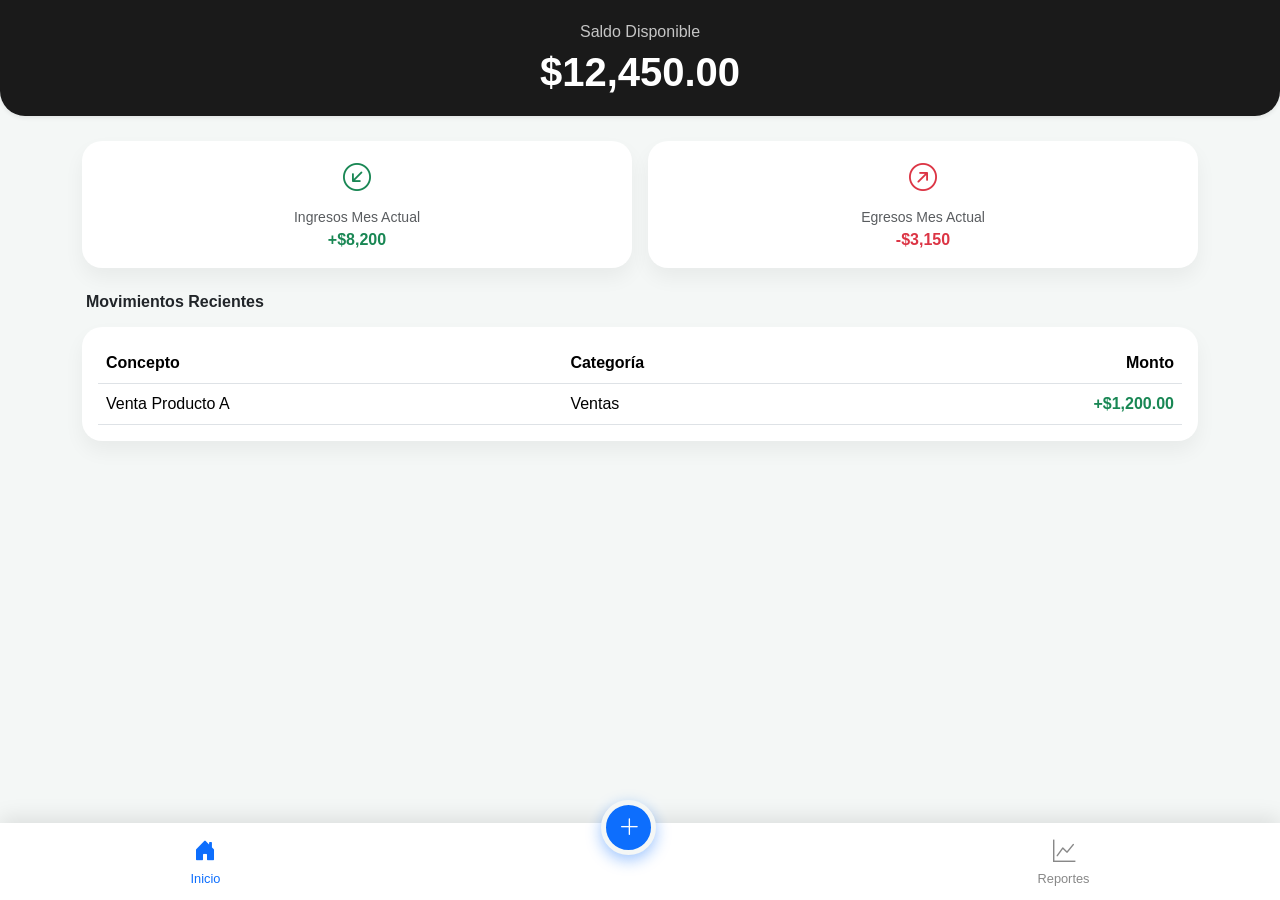
==== index.html @ 7a59fb4c "Filtro de conceptos en desplegable del modal entradada-salida funcionando" ====
<!DOCTYPE html>
<html lang="es">
<head>
    <meta charset="UTF-8">
    <meta name="viewport" content="width=device-width, initial-scale=1.0, maximum-scale=1.0, user-scalable=no">
    <title>Control de Gastos</title>
    <link href="https://cdn.jsdelivr.net/npm/bootstrap@5.3.0/dist/css/bootstrap.min.css" rel="stylesheet">
    <link rel="stylesheet" href="https://cdn.jsdelivr.net/npm/bootstrap-icons@1.10.5/font/bootstrap-icons.css">
    <link rel="stylesheet" href="assets/estilo.css">
</head>
<body>

<div class="header-app shadow-sm">
    <div class="container text-center">
        <p class="mb-1 opacity-75">Saldo Disponible</p>
        <h1 class="fw-bold mb-0">$12,450.00</h1>
    </div>
</div>

<div class="container">
    <div class="row g-3 mb-4">
        <div class="col-6">
            <div class="card card-custom p-3 text-center">
                <i class="bi bi-arrow-down-left-circle text-success fs-3"></i>
                <small class="text-muted d-block mt-2">Ingresos Mes Actual</small>
                <span class="fw-bold text-success">+$8,200</span>
            </div>
        </div>
        <div class="col-6">
            <div class="card card-custom p-3 text-center">
                <i class="bi bi-arrow-up-right-circle text-danger fs-3"></i>
                <small class="text-muted d-block mt-2">Egresos Mes Actual</small>
                <span class="fw-bold text-danger">-$3,150</span>
            </div>
        </div>
    </div>

    <h6 class="fw-bold mb-3 px-1">Movimientos Recientes</h6>
    
    <div class="mobile-list">
        <div class="transaction-item shadow-sm">
            <div>
                <strong class="d-block">Venta Producto A</strong>
                <small class="text-muted">Hoy, 2:30 PM • Ventas</small>
            </div>
            <span class="fw-bold text-success">+$1,200.00</span>
        </div>
        <div class="transaction-item shadow-sm">
            <div>
                <strong class="d-block">Pago Internet</strong>
                <small class="text-muted">Ayer • Servicios</small>
            </div>
            <span class="fw-bold text-danger">-$550.00</span>
        </div>
    </div>

    <div class="table-desktop card card-custom p-3">
        <table class="table align-middle mb-0">
            <thead>
                <tr>
                    <th>Concepto</th>
                    <th>Categoría</th>
                    <th class="text-end">Monto</th>
                </tr>
            </thead>
            <tbody>
                <tr>
                    <td>Venta Producto A</td>
                    <td>Ventas</td>
                    <td class="text-end fw-bold text-success">+$1,200.00</td>
                </tr>
            </tbody>
        </table>
    </div>
</div>

<div class="bottom-nav">
    <a href="#" class="nav-item-btn active">
        <i class="bi bi-house-door-fill"></i>
        <span>Inicio</span>
    </a>
    <a href="#" class="nav-item-btn" data-bs-toggle="modal" data-bs-target="#modalRegistro">
        <div class="fab-add">
            <i class="bi bi-plus-lg"></i>
        </div>
        <span style="color:transparent">Add</span>
    </a>
    <a href="#" class="nav-item-btn">
        <i class="bi bi-graph-up"></i>
        <span>Reportes</span>
    </a>
</div>

<div class="modal fade" id="modalRegistro" tabindex="-1" aria-labelledby="modalRegistroLabel" aria-hidden="true">
    <div class="modal-dialog modal-dialog-centered">
        <div class="modal-content border-0 shadow-lg" style="border-radius: 25px;">
            <div class="modal-body p-4">
                <div class="d-flex justify-content-between align-items-center mb-4">
                    <h5 class="fw-bold mb-0">Nuevo Movimiento</h5>
                    <button type="button" class="btn-close" data-bs-dismiss="modal" aria-label="Close"></button>
                </div>
                
                <form>
                    <div class="btn-group w-100 mb-4" role="group">
                        <input type="radio" class="btn-check" name="tipo_mov" id="btnIngreso" checked>
                        <label class="btn btn-outline-success border-2 fw-bold" for="btnIngreso">
                            <i class="bi bi-plus-circle me-1"></i> Entrada
                        </label>
                        
                        <input type="radio" class="btn-check" name="tipo_mov" id="btnEgreso">
                        <label class="btn btn-outline-danger border-2 fw-bold" for="btnEgreso">
                            <i class="bi bi-dash-circle me-1"></i> Salida
                        </label>
                    </div>
                    
                    <div class="mb-3">
                        <label class="small text-muted fw-bold">MONTO</label> 
                        <div class="input-group">
                            <span class="input-group-text bg-light border-0 fs-4">$</span>
                            <input type="number" class="form-control form-control-lg bg-light border-0 fs-4 fw-bold" placeholder="0.00" step="0.01" required>
                        </div>
                    </div>
                    
                    <div class="mb-3">
                        <label class="small text-muted fw-bold">Concepto</label>                        
                        <select name="" id="idConcepto" class="form-select bg-light border-0 py-2" required>
                            <option value="" selected disabled>Cargando conceptos...</option>
                        </select>
                
                    </div>
                    <div class="mb-3">
                                <label class="small text-muted fw-bold">Descripción</label>                        
                        <input type="text" name="descripcion" class="form-control bg-light border-0 py-2" placeholder="Ej. Pago a proveedores, Venta servicio..." required>
                    </div>
                    
                    <button type="submit" class="btn btn-dark w-100 py-3 fw-bold shadow-sm" style="border-radius: 15px;">
                        Guardar Registro
                    </button>
                </form>
            </div>
        </div>
    </div>
</div>

<script src="https://cdn.jsdelivr.net/npm/bootstrap@5.3.0/dist/js/bootstrap.bundle.min.js"></script>

<script src="js/getConceptoEntradas.js"></script>
</body>
</html>
---- assets/estilo.css ----
:root {
            --bg-light: #f4f7f6;
            --primary-dark: #1a1a1a;
        }
        body {
            font-family: -apple-system, BlinkMacSystemFont, "Segoe UI", Roboto, sans-serif;
            background-color: var(--bg-light);
            padding-bottom: 80px; /* Espacio para la barra inferior */
        }
        .header-app {
            background-color: var(--primary-dark);
            color: white;
            padding: 20px 0;
            border-radius: 0 0 25px 25px;
            margin-bottom: 25px;
        }
        .card-custom {
            border: none;
            border-radius: 20px;
            box-shadow: 0 10px 20px rgba(0,0,0,0.05);
        }
        /* Estilo para lista en móvil en lugar de tabla densa */
        @media (max-width: 576px) {
            .transaction-item {
                background: white;
                margin-bottom: 10px;
                padding: 15px;
                border-radius: 15px;
                display: flex;
                justify-content: space-between;
                align-items: center;
            }
            .table-desktop { display: none; }
        }
        @media (min-width: 577px) {
            .mobile-list { display: none; }
        }
        /* Barra de navegación inferior tipo App */
        .bottom-nav {
            position: fixed;
            bottom: 0;
            width: 100%;
            background: white;
            display: flex;
            justify-content: space-around;
            padding: 12px 0;
            box-shadow: 0 -5px 20px rgba(0,0,0,0.1);
            z-index: 1050;
        }
        .nav-item-btn {
            text-align: center;
            color: #888;
            text-decoration: none;
            font-size: 0.8rem;
        }
        .nav-item-btn.active { color: #0d6efd; }
        .nav-item-btn i { font-size: 1.4rem; display: block; }
        
        .fab-add {
            width: 55px;
            height: 55px;
            background: #0d6efd;
            border-radius: 50%;
            display: flex;
            align-items: center;
            justify-content: center;
            color: white;
            margin-top: -35px;
            border: 5px solid var(--bg-light);
            box-shadow: 0 5px 15px rgba(13, 110, 253, 0.4);
        }
        /* Ajuste para que el modal no se pegue a la izquierda en PC */
.modal-dialog {
    margin-right: auto;
    margin-left: auto;
}

@media (min-width: 576px) {
    .modal-dialog {
        max-width: 450px; /* Tamaño ideal para escritorio */
    }
}
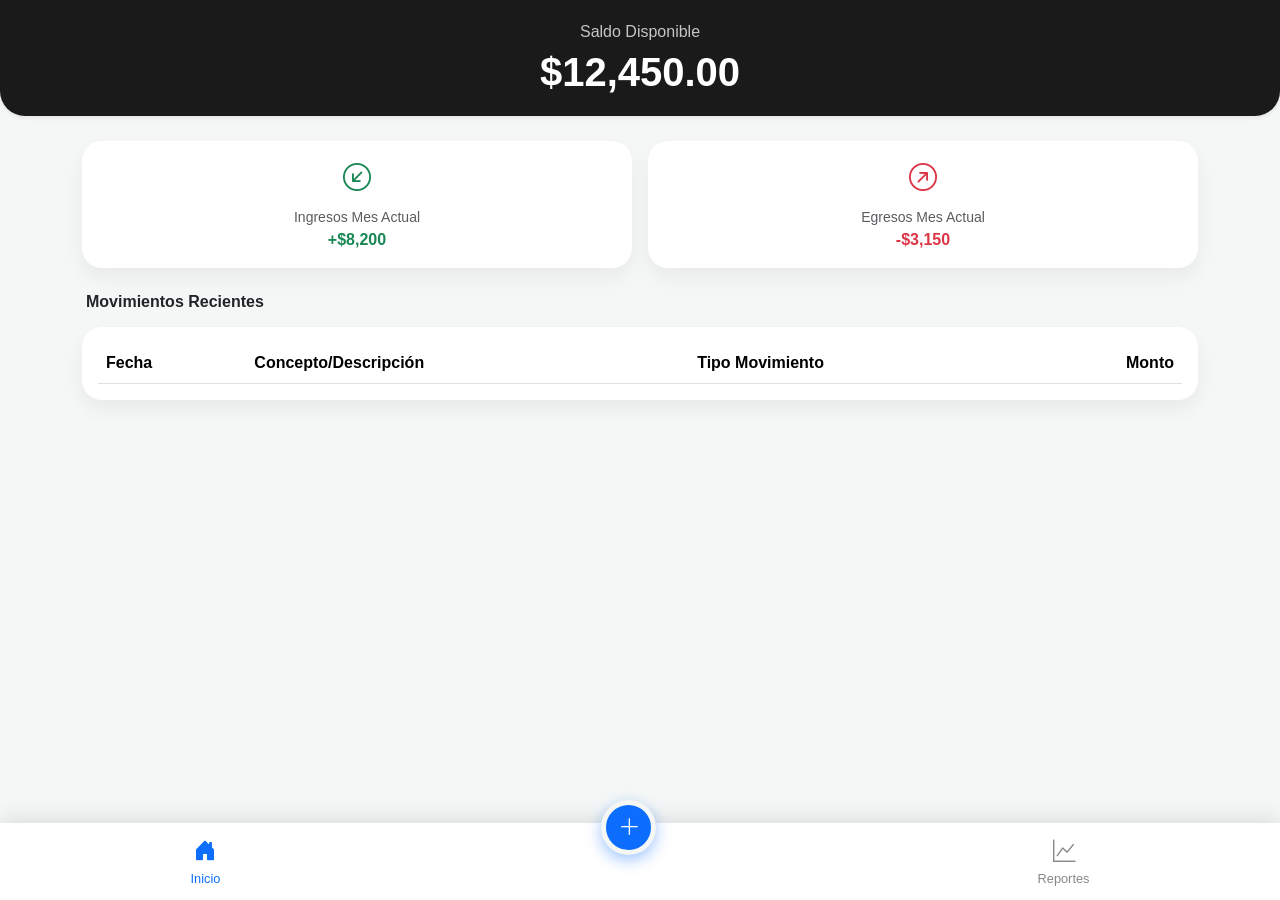
==== commit 1de7c497: "se agrega y se ajusta funcion js para obtener movimientos" ====
--- a/index.html
+++ b/index.html
@@ -55,20 +55,18 @@
     </div>
 
     <div class="table-desktop card card-custom p-3">
-        <table class="table align-middle mb-0">
+        <table class="table align-middle mb-0 table-desktop" >
             <thead>
                 <tr>
-                    <th>Concepto</th>
-                    <th>Categoría</th>
+                    <th>Fecha</th>
+                    <th>Concepto/Descripción</th>
+                    <th>Tipo Movimiento</th>
                     <th class="text-end">Monto</th>
                 </tr>
             </thead>
-            <tbody>
-                <tr>
-                    <td>Venta Producto A</td>
-                    <td>Ventas</td>
-                    <td class="text-end fw-bold text-success">+$1,200.00</td>
-                </tr>
+            <tbody id="tablaMovimientos" class="tablaMovimientos">
+                 <!-- Aquí se insertarán los movimientos desde JavaScript -->
+
             </tbody>
         </table>
     </div>
@@ -145,5 +143,6 @@
 <script src="https://cdn.jsdelivr.net/npm/bootstrap@5.3.0/dist/js/bootstrap.bundle.min.js"></script>
 
 <script src="js/getConceptoEntradas.js"></script>
+<script src="js/getMovimientos.js"></script>
 </body>
 </html>
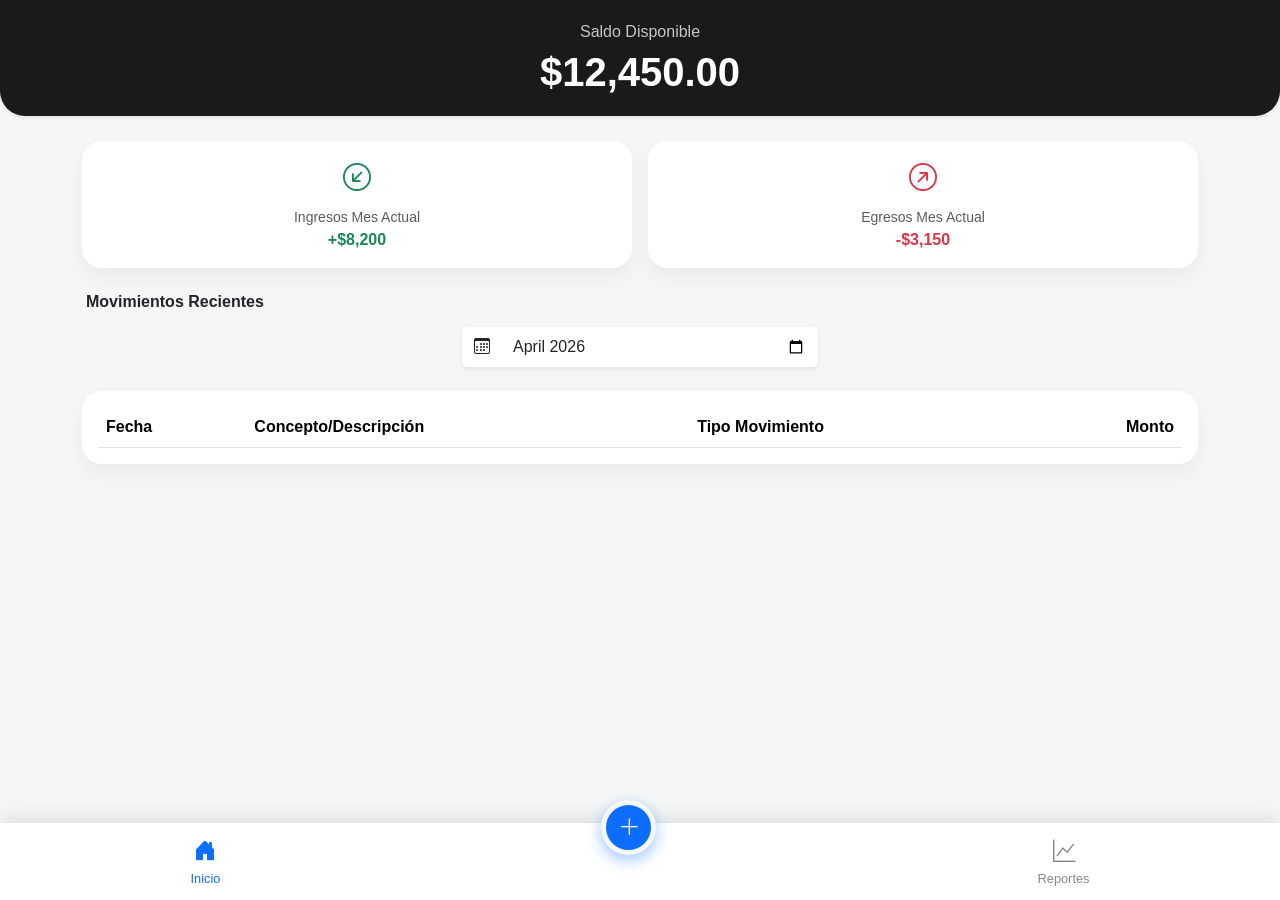
==== commit a0327de6: "se agrea funcion para guardar movimiento desde el modal" ====
--- a/index.html
+++ b/index.html
@@ -36,6 +36,14 @@
     </div>
 
     <h6 class="fw-bold mb-3 px-1">Movimientos Recientes</h6>
+    <div class="row mb-4 justify-content-center">
+    <div class="col-md-4 col-10">
+        <div class="input-group shadow-sm">
+            <span class="input-group-text bg-white border-0"><i class="bi bi-calendar3"></i></span>
+            <input type="month" id="filtroMes" class="form-control border-0 py-2" value="2026-04">
+        </div>
+    </div>
+</div>
     
     <div class="mobile-list">
         <div class="transaction-item shadow-sm">
@@ -77,12 +85,14 @@
         <i class="bi bi-house-door-fill"></i>
         <span>Inicio</span>
     </a>
+
     <a href="#" class="nav-item-btn" data-bs-toggle="modal" data-bs-target="#modalRegistro">
         <div class="fab-add">
             <i class="bi bi-plus-lg"></i>
         </div>
         <span style="color:transparent">Add</span>
     </a>
+ 
     <a href="#" class="nav-item-btn">
         <i class="bi bi-graph-up"></i>
         <span>Reportes</span>
@@ -98,7 +108,7 @@
                     <button type="button" class="btn-close" data-bs-dismiss="modal" aria-label="Close"></button>
                 </div>
                 
-                <form>
+                <form id="FormRegistro">
                     <div class="btn-group w-100 mb-4" role="group">
                         <input type="radio" class="btn-check" name="tipo_mov" id="btnIngreso" checked>
                         <label class="btn btn-outline-success border-2 fw-bold" for="btnIngreso">
@@ -115,7 +125,7 @@
                         <label class="small text-muted fw-bold">MONTO</label> 
                         <div class="input-group">
                             <span class="input-group-text bg-light border-0 fs-4">$</span>
-                            <input type="number" class="form-control form-control-lg bg-light border-0 fs-4 fw-bold" placeholder="0.00" step="0.01" required>
+                            <input type="number" name="monto" class="form-control form-control-lg bg-light border-0 fs-4 fw-bold" placeholder="0.00" step="0.01" required>
                         </div>
                     </div>
                     
@@ -128,10 +138,10 @@
                     </div>
                     <div class="mb-3">
                                 <label class="small text-muted fw-bold">Descripción</label>                        
-                        <input type="text" name="descripcion" class="form-control bg-light border-0 py-2" placeholder="Ej. Pago a proveedores, Venta servicio..." required>
+                        <input type="text" name="descripcion" id="descripcionMov" class="form-control bg-light border-0 py-2" placeholder="Ej. Pago a proveedores, Venta servicio..." required>
                     </div>
                     
-                    <button type="submit" class="btn btn-dark w-100 py-3 fw-bold shadow-sm" style="border-radius: 15px;">
+                    <button class="btn btn-dark w-100 py-3 fw-bold shadow-sm" style="border-radius: 15px;">
                         Guardar Registro
                     </button>
                 </form>
@@ -144,5 +154,6 @@
 
 <script src="js/getConceptoEntradas.js"></script>
 <script src="js/getMovimientos.js"></script>
+<script src="js/saveMovimientos.js"></script>
 </body>
 </html>
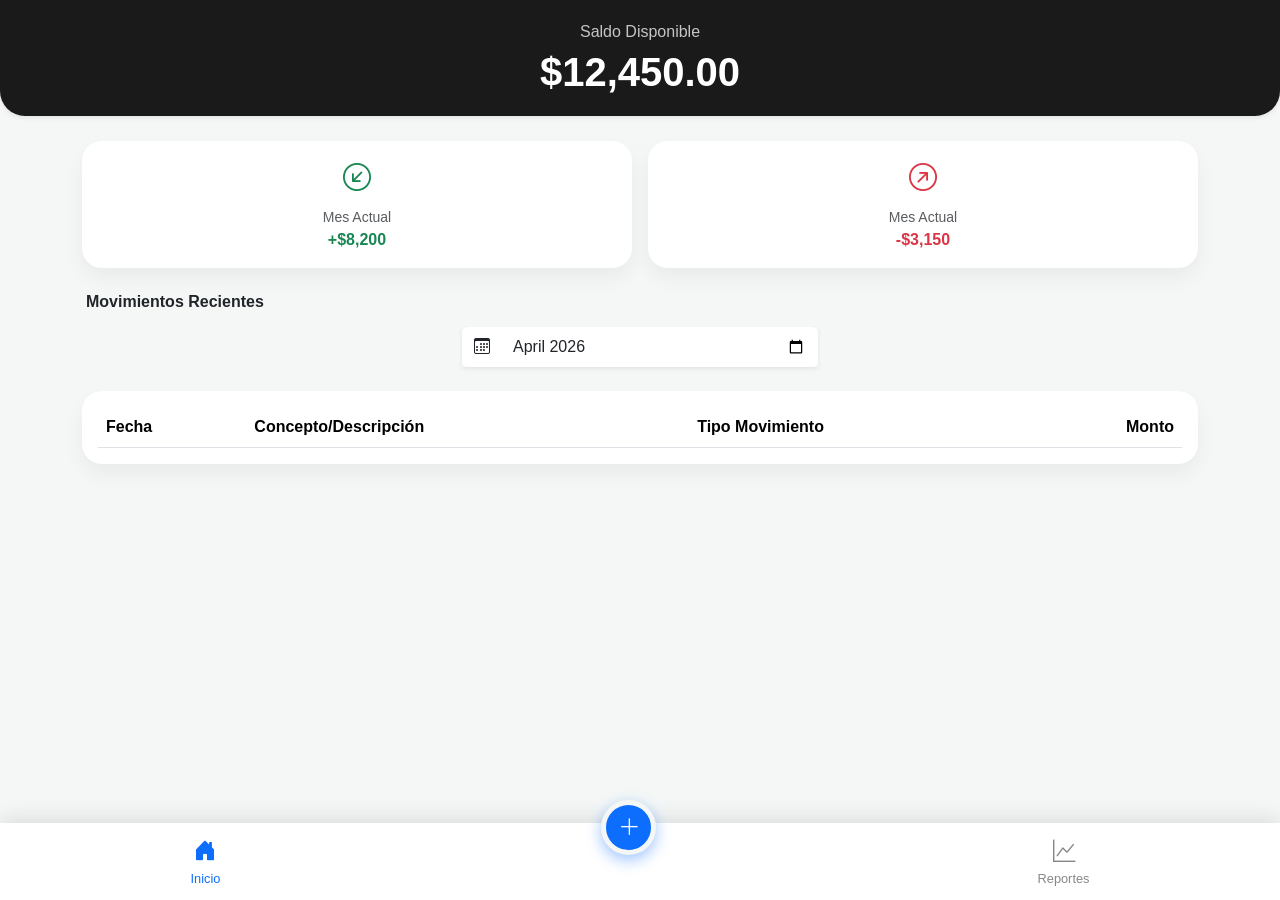
==== commit f1f392a3: "se agrega funcion php y js para carga de dashaboard automático" ====
--- a/index.html
+++ b/index.html
@@ -22,14 +22,14 @@
         <div class="col-6">
             <div class="card card-custom p-3 text-center">
                 <i class="bi bi-arrow-down-left-circle text-success fs-3"></i>
-                <small class="text-muted d-block mt-2">Ingresos Mes Actual</small>
+                <small class="text-muted d-block mt-2">Mes Actual</small>
                 <span class="fw-bold text-success">+$8,200</span>
             </div>
         </div>
         <div class="col-6">
             <div class="card card-custom p-3 text-center">
                 <i class="bi bi-arrow-up-right-circle text-danger fs-3"></i>
-                <small class="text-muted d-block mt-2">Egresos Mes Actual</small>
+                <small class="text-muted d-block mt-2">Mes Actual</small>
                 <span class="fw-bold text-danger">-$3,150</span>
             </div>
         </div>
@@ -155,5 +155,6 @@
 <script src="js/getConceptoEntradas.js"></script>
 <script src="js/getMovimientos.js"></script>
 <script src="js/saveMovimientos.js"></script>
+<script src="js/loadDashboard.js"></script>
 </body>
 </html>
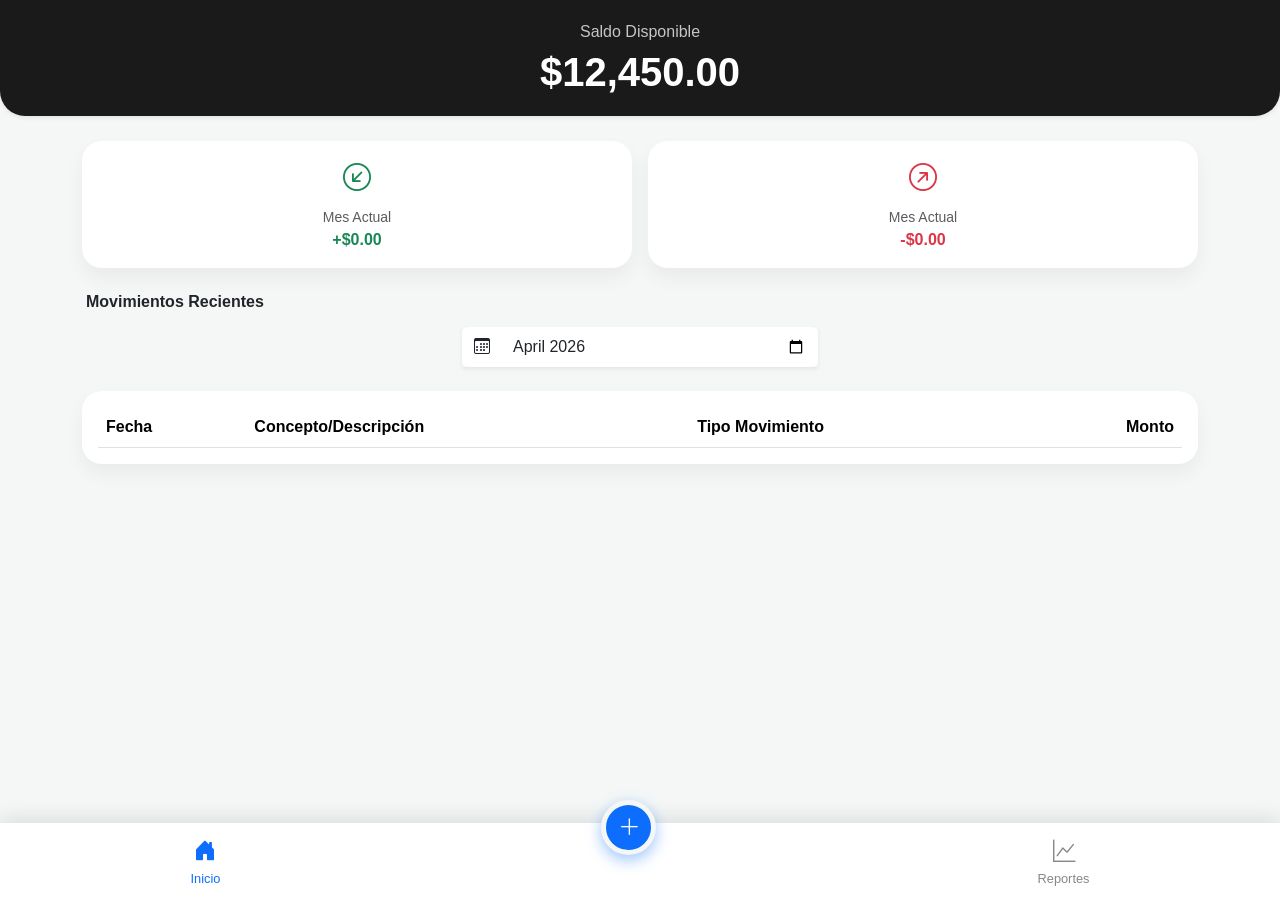
==== commit 861ca887: "se ajusta saveMovimientos para que al guardar movimientos se carge el resumen actualizado" ====
--- a/index.html
+++ b/index.html
@@ -13,7 +13,7 @@
 <div class="header-app shadow-sm">
     <div class="container text-center">
         <p class="mb-1 opacity-75">Saldo Disponible</p>
-        <h1 class="fw-bold mb-0">$12,450.00</h1>
+        <h1 id="saldoTotal" class="fw-bold mb-0">$12,450.00</h1>
     </div>
 </div>
 
@@ -23,14 +23,14 @@
             <div class="card card-custom p-3 text-center">
                 <i class="bi bi-arrow-down-left-circle text-success fs-3"></i>
                 <small class="text-muted d-block mt-2">Mes Actual</small>
-                <span class="fw-bold text-success">+$8,200</span>
+                <span id="resumenIngresos" class="fw-bold text-success">+$0.00</span>
             </div>
         </div>
         <div class="col-6">
             <div class="card card-custom p-3 text-center">
                 <i class="bi bi-arrow-up-right-circle text-danger fs-3"></i>
                 <small class="text-muted d-block mt-2">Mes Actual</small>
-                <span class="fw-bold text-danger">-$3,150</span>
+                <span id="resumenEgresos" class="fw-bold text-danger">-$0.00</span>
             </div>
         </div>
     </div>
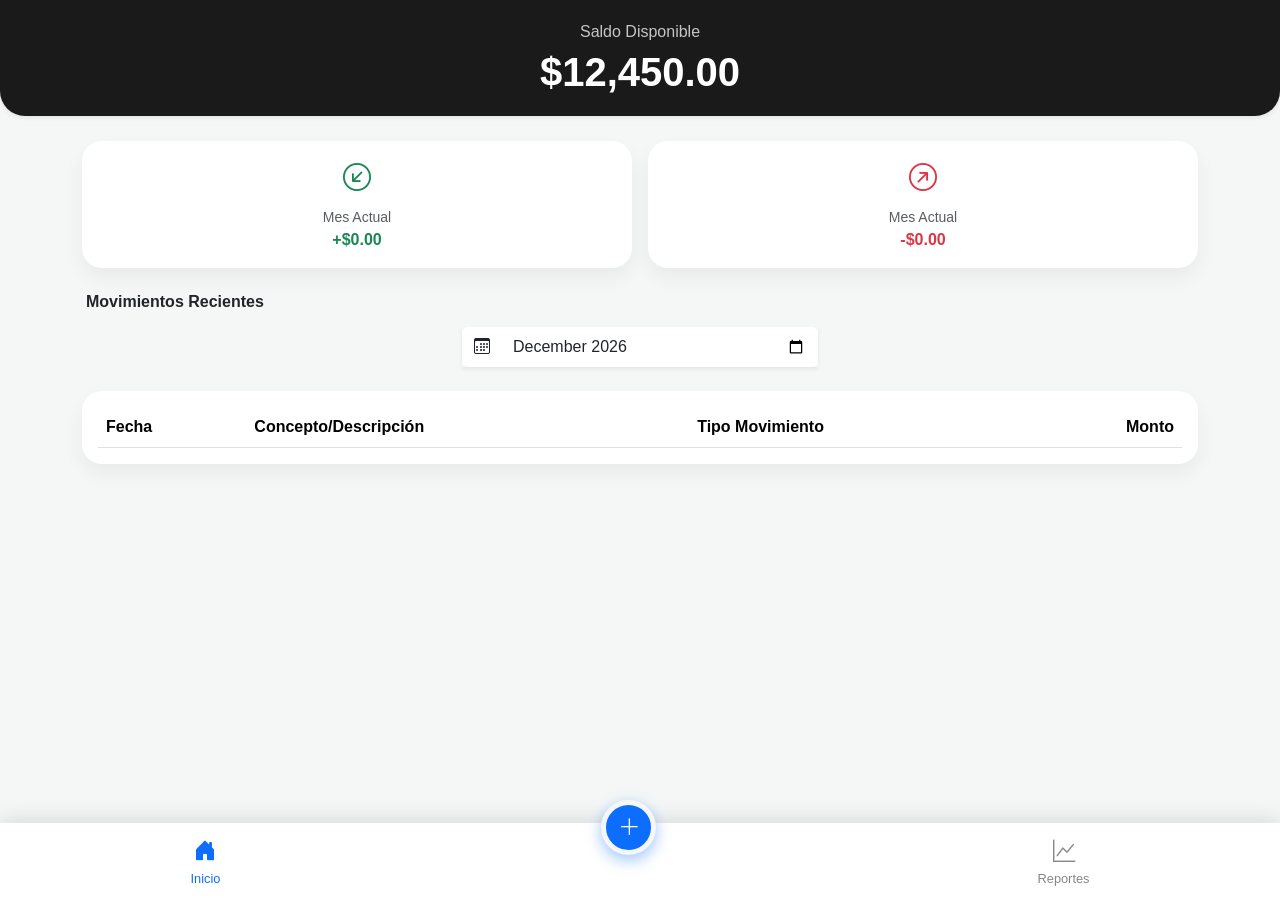
==== commit e2ada33d: "se ajusta carga de resumen y dashboard con filtro por mes" ====
--- a/index.html
+++ b/index.html
@@ -153,8 +153,10 @@
 <script src="https://cdn.jsdelivr.net/npm/bootstrap@5.3.0/dist/js/bootstrap.bundle.min.js"></script>
 
 <script src="js/getConceptoEntradas.js"></script>
+<script src="js/setMesActual.js"></script>
 <script src="js/getMovimientos.js"></script>
 <script src="js/saveMovimientos.js"></script>
 <script src="js/loadDashboard.js"></script>
+<script src="js/getFiltroMes.js"></script>
 </body>
 </html>
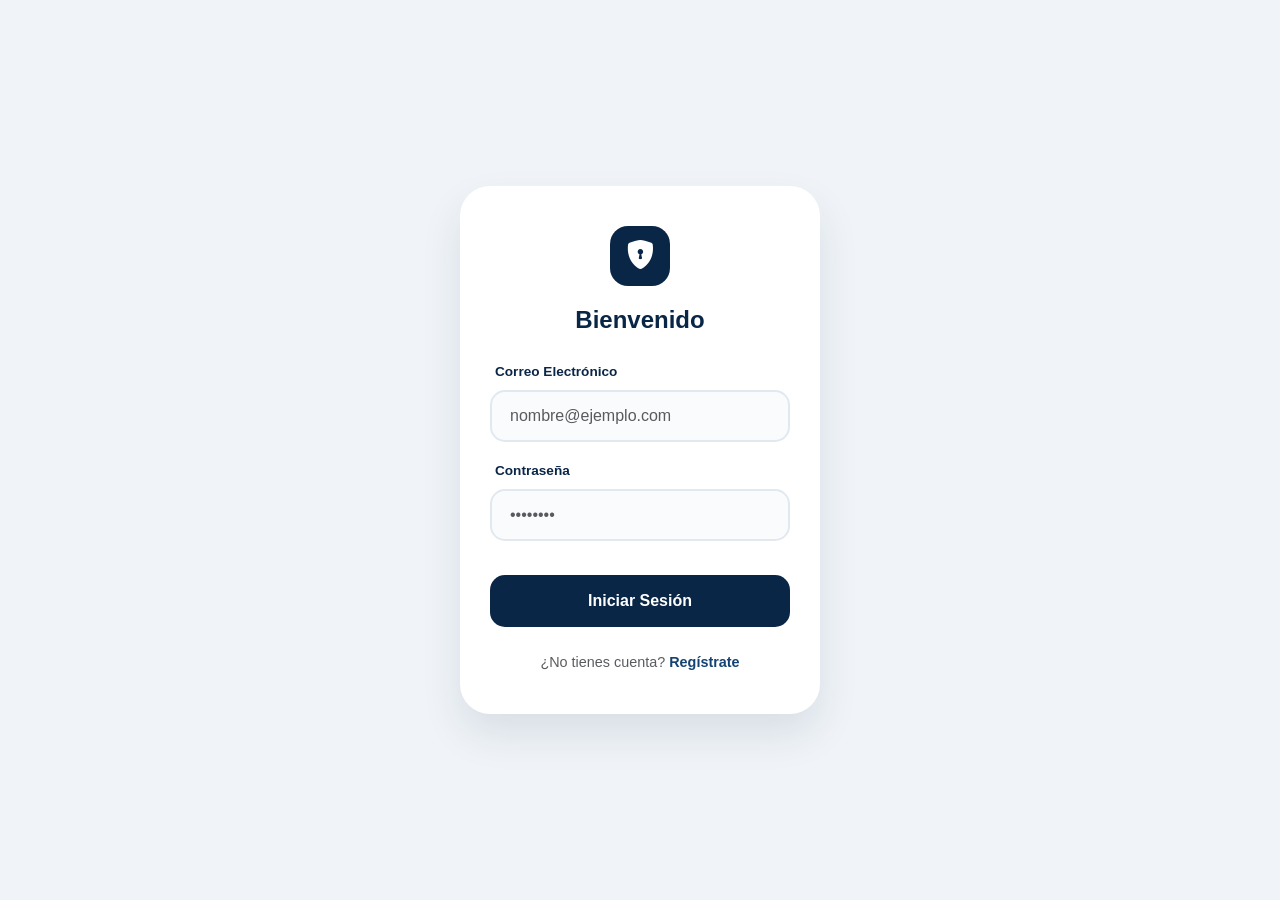
==== commit 6172f450: "se ajusta carpeta admin para poder usar login y dashboard" ====
--- a/index.html
+++ b/index.html
@@ -2,161 +2,76 @@
 <html lang="es">
 <head>
     <meta charset="UTF-8">
-    <meta name="viewport" content="width=device-width, initial-scale=1.0, maximum-scale=1.0, user-scalable=no">
-    <title>Control de Gastos</title>
+    <meta name="viewport" content="width=device-width, initial-scale=1.0">
+    <title>CashFlow | Acceso</title>
     <link href="https://cdn.jsdelivr.net/npm/bootstrap@5.3.0/dist/css/bootstrap.min.css" rel="stylesheet">
     <link rel="stylesheet" href="https://cdn.jsdelivr.net/npm/bootstrap-icons@1.10.5/font/bootstrap-icons.css">
-    <link rel="stylesheet" href="assets/estilo.css">
+    <link rel="stylesheet" href="assets/estilo-login.css">
 </head>
 <body>
 
-<div class="header-app shadow-sm">
-    <div class="container text-center">
-        <p class="mb-1 opacity-75">Saldo Disponible</p>
-        <h1 id="saldoTotal" class="fw-bold mb-0">$12,450.00</h1>
-    </div>
-</div>
-
-<div class="container">
-    <div class="row g-3 mb-4">
-        <div class="col-6">
-            <div class="card card-custom p-3 text-center">
-                <i class="bi bi-arrow-down-left-circle text-success fs-3"></i>
-                <small class="text-muted d-block mt-2">Mes Actual</small>
-                <span id="resumenIngresos" class="fw-bold text-success">+$0.00</span>
+<div class="login-container">
+    <div class="card auth-card">
+        <div class="brand-icon">
+            <i class="bi bi-shield-lock-fill"></i>
+        </div>
+        
+        <div id="loginView">
+            <h4 class="text-center fw-bold mb-4" style="color: var(--navy-deep);">Bienvenido</h4>
+            <form id="loginForm">
+                <div class="mb-3">
+                    <label class="form-label">Correo Electrónico</label>
+                    <input type="email" name="emailUsuario" class="form-control" placeholder="nombre@ejemplo.com" required>
+                </div>
+                <div class="mb-4">
+                    <label class="form-label">Contraseña</label>
+                    <input type="password" name="psdUsuario" class="form-control" placeholder="••••••••" required>
+                </div>
+                <button type="submit" class="btn btn-navy">Iniciar Sesión</button>
+            </form>
+            <div class="auth-switch">
+                <span class="text-muted">¿No tienes cuenta?</span> 
+                <a href="javascript:void(0)" onclick="toggleAuth()">Regístrate</a>
             </div>
         </div>
-        <div class="col-6">
-            <div class="card card-custom p-3 text-center">
-                <i class="bi bi-arrow-up-right-circle text-danger fs-3"></i>
-                <small class="text-muted d-block mt-2">Mes Actual</small>
-                <span id="resumenEgresos" class="fw-bold text-danger">-$0.00</span>
-            </div>
-        </div>
-    </div>
 
-    <h6 class="fw-bold mb-3 px-1">Movimientos Recientes</h6>
-    <div class="row mb-4 justify-content-center">
-    <div class="col-md-4 col-10">
-        <div class="input-group shadow-sm">
-            <span class="input-group-text bg-white border-0"><i class="bi bi-calendar3"></i></span>
-            <input type="month" id="filtroMes" class="form-control border-0 py-2" value="2026-04">
-        </div>
-    </div>
-</div>
-    
-    <div class="mobile-list">
-        <div class="transaction-item shadow-sm">
-            <div>
-                <strong class="d-block">Venta Producto A</strong>
-                <small class="text-muted">Hoy, 2:30 PM • Ventas</small>
-            </div>
-            <span class="fw-bold text-success">+$1,200.00</span>
-        </div>
-        <div class="transaction-item shadow-sm">
-            <div>
-                <strong class="d-block">Pago Internet</strong>
-                <small class="text-muted">Ayer • Servicios</small>
-            </div>
-            <span class="fw-bold text-danger">-$550.00</span>
-        </div>
-    </div>
-
-    <div class="table-desktop card card-custom p-3">
-        <table class="table align-middle mb-0 table-desktop" >
-            <thead>
-                <tr>
-                    <th>Fecha</th>
-                    <th>Concepto/Descripción</th>
-                    <th>Tipo Movimiento</th>
-                    <th class="text-end">Monto</th>
-                </tr>
-            </thead>
-            <tbody id="tablaMovimientos" class="tablaMovimientos">
-                 <!-- Aquí se insertarán los movimientos desde JavaScript -->
-
-            </tbody>
-        </table>
-    </div>
-</div>
-
-<div class="bottom-nav">
-    <a href="#" class="nav-item-btn active">
-        <i class="bi bi-house-door-fill"></i>
-        <span>Inicio</span>
-    </a>
-
-    <a href="#" class="nav-item-btn" data-bs-toggle="modal" data-bs-target="#modalRegistro">
-        <div class="fab-add">
-            <i class="bi bi-plus-lg"></i>
-        </div>
-        <span style="color:transparent">Add</span>
-    </a>
- 
-    <a href="#" class="nav-item-btn">
-        <i class="bi bi-graph-up"></i>
-        <span>Reportes</span>
-    </a>
-</div>
-
-<div class="modal fade" id="modalRegistro" tabindex="-1" aria-labelledby="modalRegistroLabel" aria-hidden="true">
-    <div class="modal-dialog modal-dialog-centered">
-        <div class="modal-content border-0 shadow-lg" style="border-radius: 25px;">
-            <div class="modal-body p-4">
-                <div class="d-flex justify-content-between align-items-center mb-4">
-                    <h5 class="fw-bold mb-0">Nuevo Movimiento</h5>
-                    <button type="button" class="btn-close" data-bs-dismiss="modal" aria-label="Close"></button>
+        <div id="registerView" class="d-none">
+            <h4 class="text-center fw-bold mb-4" style="color: var(--navy-deep);">Crea tu cuenta</h4>
+            <form id="registerForm">
+                <div class="mb-3">
+                    <label class="form-label">Nombre del Negocio</label>
+                    <input type="text" class="form-control" placeholder="Mi Empresa" required>
                 </div>
-                
-                <form id="FormRegistro">
-                    <div class="btn-group w-100 mb-4" role="group">
-                        <input type="radio" class="btn-check" name="tipo_mov" id="btnIngreso" checked>
-                        <label class="btn btn-outline-success border-2 fw-bold" for="btnIngreso">
-                            <i class="bi bi-plus-circle me-1"></i> Entrada
-                        </label>
-                        
-                        <input type="radio" class="btn-check" name="tipo_mov" id="btnEgreso">
-                        <label class="btn btn-outline-danger border-2 fw-bold" for="btnEgreso">
-                            <i class="bi bi-dash-circle me-1"></i> Salida
-                        </label>
-                    </div>
-                    
-                    <div class="mb-3">
-                        <label class="small text-muted fw-bold">MONTO</label> 
-                        <div class="input-group">
-                            <span class="input-group-text bg-light border-0 fs-4">$</span>
-                            <input type="number" name="monto" class="form-control form-control-lg bg-light border-0 fs-4 fw-bold" placeholder="0.00" step="0.01" required>
-                        </div>
-                    </div>
-                    
-                    <div class="mb-3">
-                        <label class="small text-muted fw-bold">Concepto</label>                        
-                        <select name="" id="idConcepto" class="form-select bg-light border-0 py-2" required>
-                            <option value="" selected disabled>Cargando conceptos...</option>
-                        </select>
-                
-                    </div>
-                    <div class="mb-3">
-                                <label class="small text-muted fw-bold">Descripción</label>                        
-                        <input type="text" name="descripcion" id="descripcionMov" class="form-control bg-light border-0 py-2" placeholder="Ej. Pago a proveedores, Venta servicio..." required>
-                    </div>
-                    
-                    <button class="btn btn-dark w-100 py-3 fw-bold shadow-sm" style="border-radius: 15px;">
-                        Guardar Registro
-                    </button>
-                </form>
+                <div class="mb-3">
+                    <label class="form-label">Correo Electrónico</label>
+                    <input type="email" class="form-control" placeholder="correo@empresa.com" required>
+                </div>
+                <div class="mb-4">
+                    <label class="form-label">Contraseña</label>
+                    <input type="password" class="form-control" placeholder="Crea una contraseña" required>
+                </div>
+                <button type="submit" class="btn btn-navy">Registrarme</button>
+            </form>
+            <div class="auth-switch">
+                <span class="text-muted">¿Ya tienes cuenta?</span> 
+                <a href="javascript:void(0)" onclick="toggleAuth()">Inicia Sesión</a>
             </div>
         </div>
     </div>
 </div>
 
-<script src="https://cdn.jsdelivr.net/npm/bootstrap@5.3.0/dist/js/bootstrap.bundle.min.js"></script>
+<script>
+    // Función para cambiar entre Login y Registro sin recargar
+    function toggleAuth() {
+        const loginView = document.getElementById('loginView');
+        const registerView = document.getElementById('registerView');
+        
+        loginView.classList.toggle('d-none');
+        registerView.classList.toggle('d-none');
+    }
+</script>
 
-<script src="js/getConceptoEntradas.js"></script>
-<script src="js/setMesActual.js"></script>
-<script src="js/getMovimientos.js"></script>
-<script src="js/saveMovimientos.js"></script>
-<script src="js/loadDashboard.js"></script>
-<script src="js/getFiltroMes.js"></script>
+<script src="js/login.js"></script>
+
 </body>
 </html>
--- a/assets/estilo-login.css
+++ b/assets/estilo-login.css
@@ -0,0 +1,98 @@
+:root {
+            --navy-deep: #0a2647;
+            --navy-bright: #144272;
+            --soft-bg: #f0f4f8;
+            --white: #ffffff;
+        }
+
+        body {
+            background-color: var(--soft-bg);
+            font-family: 'Inter', sans-serif;
+            display: flex;
+            align-items: center;
+            justify-content: center;
+            min-height: 100vh;
+            margin: 0;
+        }
+
+        .login-container {
+            width: 100%;
+            max-width: 400px;
+            padding: 20px;
+        }
+
+        .auth-card {
+            background: var(--white);
+            padding: 40px 30px;
+            border-radius: 30px;
+            box-shadow: 0 20px 40px rgba(10, 38, 71, 0.1);
+            border: none;
+        }
+
+        .brand-icon {
+            width: 60px;
+            height: 60px;
+            background: var(--navy-deep);
+            color: var(--white);
+            display: flex;
+            align-items: center;
+            justify-content: center;
+            border-radius: 18px;
+            margin: 0 auto 20px;
+            font-size: 1.8rem;
+        }
+
+        .form-label {
+            color: var(--navy-deep);
+            font-weight: 600;
+            font-size: 0.85rem;
+            margin-left: 5px;
+        }
+
+        .form-control {
+            border: 2px solid #e1e8ef;
+            border-radius: 15px;
+            padding: 12px 18px;
+            background-color: #fafbfc;
+            transition: all 0.3s ease;
+        }
+
+        .form-control:focus {
+            border-color: var(--navy-bright);
+            box-shadow: none;
+            background-color: var(--white);
+        }
+
+        /* BOTÓN PRINCIPAL: Texto Blanco Garantizado */
+        .btn-navy {
+            background-color: var(--navy-deep);
+            color: var(--white) !important;
+            border: none;
+            border-radius: 15px;
+            padding: 14px;
+            font-weight: 600;
+            width: 100%;
+            margin-top: 10px;
+            transition: all 0.3s ease;
+        }
+
+        .btn-navy:hover {
+            background-color: var(--navy-bright);
+            transform: translateY(-2px);
+            box-shadow: 0 5px 15px rgba(10, 38, 71, 0.2);
+        }
+
+        .auth-switch {
+            text-align: center;
+            margin-top: 25px;
+            font-size: 0.9rem;
+        }
+
+        .auth-switch a {
+            color: var(--navy-bright);
+            text-decoration: none;
+            font-weight: 700;
+        }
+
+        /* Clases para alternar formularios */
+        .d-none { display: none !important; }
